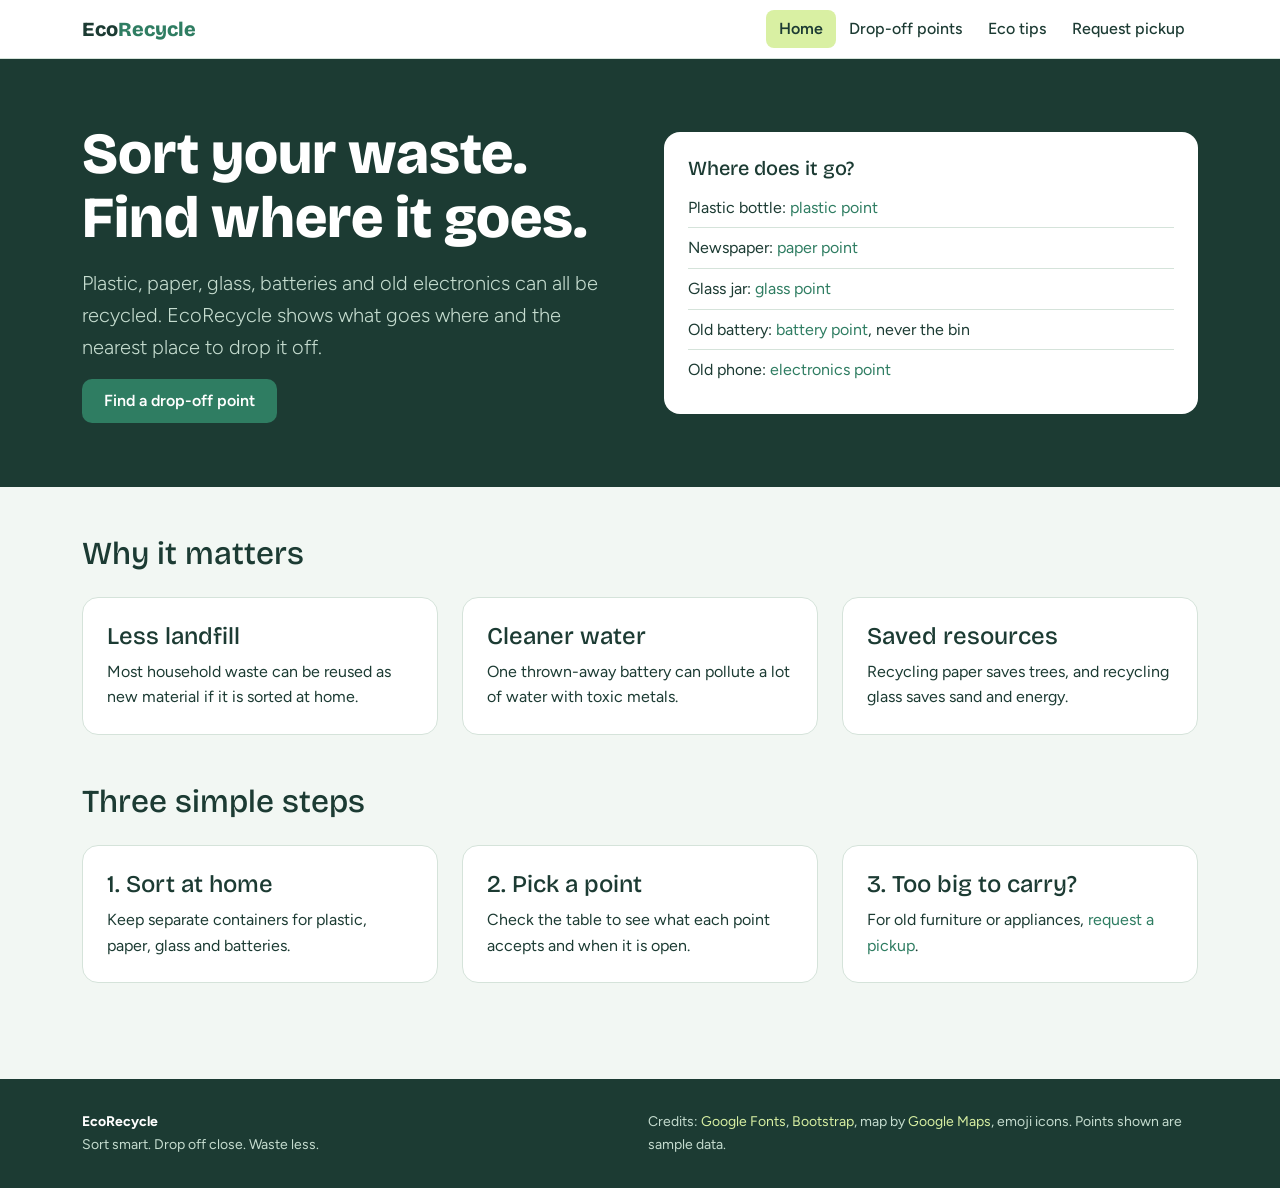
==== index.html @ c3dca3c8 "new structure" ====
<!DOCTYPE html>
<html lang="en">
  <head>
    <meta charset="utf-8">
    <meta name="viewport" content="width=device-width,initial-scale=1">
    <title>Home | EcoRecycle</title>
    <link href="https://fonts.googleapis.com/css2?family=Bricolage+Grotesque:wght@600;800&family=Figtree:wght@400;600&display=swap" rel="stylesheet">
    <link href="https://cdn.jsdelivr.net/npm/bootstrap@5.3.3/dist/css/bootstrap.min.css" rel="stylesheet">
    <link href="ecorecycle/css/style.css" rel="stylesheet">
  </head>
  <body>
    <header>
      <nav class="navbar eco-nav">
        <div class="container flex-wrap">
          <a class="navbar-brand" href="index.html">Eco<span>Recycle</span></a>
          <ul class="nav flex-wrap">
            <li class="nav-item"><a class="nav-link active" href="index.html">Home</a></li>
            <li class="nav-item"><a class="nav-link " href="points.html">Drop-off points</a></li>
            <li class="nav-item"><a class="nav-link " href="tips.html">Eco tips</a></li>
            <li class="nav-item"><a class="nav-link " href="request.html">Request pickup</a></li>
          </ul>
        </div>
      </nav>
    </header>
    <main>
      <section class="hero">
        <div class="container">
          <div class="row align-items-center g-5">
            <div class="col-lg-6">
              <h1>Sort your waste. Find where it goes.</h1>
              <p class="lead mt-3">Plastic, paper, glass, batteries and old electronics can all be recycled. EcoRecycle shows what goes where and the nearest place to drop it off.</p>
              <a class="btn btn-eco" href="points.html">Find a drop-off point</a>
            </div>
            <div class="col-lg-6">
              <div class="panel">
                <h2 class="h5">Where does it go?</h2>
                <ul>
                  <li>Plastic bottle: <a href="points.html">plastic point</a></li>
                  <li>Newspaper: <a href="points.html">paper point</a></li>
                  <li>Glass jar: <a href="points.html">glass point</a></li>
                  <li>Old battery: <a href="points.html">battery point</a>, never the bin</li>
                  <li>Old phone: <a href="points.html">electronics point</a></li>
                </ul>
              </div>
            </div>
          </div>
        </div>
      </section>
      <section class="section">
        <div class="container">
          <h2 class="mb-4">Why it matters</h2>
          <div class="row g-4">
            <div class="col-md-4">
              <div class="box">
                <h3 class="h4">Less landfill</h3>
                <p class="mb-0">Most household waste can be reused as new material if it is sorted at home.</p>
              </div>
            </div>
            <div class="col-md-4">
              <div class="box">
                <h3 class="h4">Cleaner water</h3>
                <p class="mb-0">One thrown-away battery can pollute a lot of water with toxic metals.</p>
              </div>
            </div>
            <div class="col-md-4">
              <div class="box">
                <h3 class="h4">Saved resources</h3>
                <p class="mb-0">Recycling paper saves trees, and recycling glass saves sand and energy.</p>
              </div>
            </div>
          </div>
        </div>
      </section>
      <section class="section pt-0">
        <div class="container">
          <h2 class="mb-4">Three simple steps</h2>
          <div class="row g-4">
            <div class="col-md-4">
              <article class="box">
                <h3 class="h4">1. Sort at home</h3>
                <p class="mb-0">Keep separate containers for plastic, paper, glass and batteries.</p>
              </article>
            </div>
            <div class="col-md-4">
              <article class="box">
                <h3 class="h4">2. Pick a point</h3>
                <p class="mb-0">Check the table to see what each point accepts and when it is open.</p>
              </article>
            </div>
            <div class="col-md-4">
              <article class="box">
                <h3 class="h4">3. Too big to carry?</h3>
                <p class="mb-0">For old furniture or appliances, <a href="request.html">request a pickup</a>.</p>
              </article>
            </div>
          </div>
        </div>
      </section>
    </main>
    <footer>
      <div class="container">
        <div class="row g-3">
          <div class="col-md-6"><b class="text-white">EcoRecycle</b><br>Sort smart. Drop off close. Waste less.</div>
          <div class="col-md-6">Credits: <a href="https://fonts.google.com">Google Fonts</a>, <a href="https://getbootstrap.com">Bootstrap</a>, map by <a href="https://www.google.com/maps">Google Maps</a>, emoji icons. Points shown are sample data.</div>
        </div>
      </div>
    </footer>
  </body>
</html>
---- ecorecycle/css/style.css ----
body {
  font-family: 'Figtree', sans-serif;
  background: #f2f7f3;
  color: #1c3b33;
  line-height: 1.6;
  margin: 0;
}

h1, h2, h3, h4, .navbar-brand {
  font-family: 'Bricolage Grotesque', sans-serif;
}

a {
  color: #2f7d62;
  text-decoration: none;
}

a:hover {
  color: #1c3b33;
}

.eco-nav {
  background: #fff;
  border-bottom: 1px solid #d5e3da;
  padding: 8px 0;
}

.navbar-brand {
  font-weight: 800;
  color: #1c3b33;
  font-size: 20px;
}

.navbar-brand span {
  color: #2f7d62;
}

.eco-nav .nav-link {
  color: #1c3b33;
  padding: 6px 13px;
  border-radius: 8px;
  font-weight: 500;
}

.eco-nav .nav-link:hover {
  background: #f2f7f3;
}

.eco-nav .nav-link.active {
  background: #d9f0a3;
  font-weight: 600;
}

.btn-eco {
  background: #2f7d62;
  color: #fff;
  border-radius: 10px;
  padding: 10px 22px;
  font-weight: 600;
  border: none;
}

.btn-eco:hover {
  background: #1c3b33;
  color: #fff;
}

.hero {
  background: #1c3b33;
  color: #fff;
  padding: 64px 0;
}

.hero h1 {
  font-size: clamp(35px, 5vw, 58px);
  font-weight: 800;
  line-height: 1.1;
}

.hero .lead {
  color: #c5dccf;
}
.panel {
  background: #fff;
  color: #1c3b33;
  border-radius: 16px;
  padding: 24px;
}

.panel ul {
  padding: 0;
  margin: 0;
}

.panel li {
  padding: 7px 0;
  border-bottom: 1px solid #d5e3da;
  list-style: none;
}

.panel li:last-child {
  border: 0;
}

.section {
  padding: 48px 0;
}

.box {
  background: #fff;
  border: 1px solid #d5e3da;
  border-radius: 16px;
  padding: 24px;
  height: 100%;
}

.page-head {
  padding: 48px 0 16px;
}

.page-head h1 {
  font-weight: 800;
}

.map-frame {
  display: none;
  width: 100%;
  height: 380px;
  border: 1px solid #d5e3da;
  border-radius: 16px;
}

#t-all:checked ~ .maps .map-all,
#t-plastic:checked ~ .maps .map-plastic,
#t-paper:checked ~ .maps .map-paper,
#t-glass:checked ~ .maps .map-glass,
#t-battery:checked ~ .maps .map-battery,
#t-tech:checked ~ .maps .map-tech {
  display: block;
}

.table thead {
  background: #1c3b33;
  color: #fff;
}

.tag {
  display: inline-block;
  border-radius: 6px;
  padding: 1px 8px;
  margin: 2px;
  font-size: 13px;
  background: #d9f0a3;
}

.yes { 
  background: #d9f0a3; 
}
.maybe { 
  background: #fff0b8; 
}
.no { 
  background: #fbd0c6; 
}

details {
  background: #fff;
  border: 1px solid #d5e3da;
  border-radius: 13px;
  padding: 13px 18px;
  margin-bottom: 11px;
}

summary {
  font-weight: 600;
  cursor: pointer;
}

.form-control, .form-select {
  border-radius: 10px;
  border: 1px solid #d5e3da;
  padding: 10px;
}

.chip {
  display: inline-block;
  background: #fff;
  border: 1px solid #2f7d62;
  border-radius: 32px;
  padding: 5px 16px;
  margin: 0 6px 10px 0;
  color: #1c3b33;
  cursor: pointer;
  font-size: 14px;
  transition: all 0.2s ease;
}

.chip:hover {
  background: #1c3b33;
  color: #fff;
  border-color: #1c3b33;
}


footer {
  background: #1c3b33;
  color: #c5dccf;
  padding: 32px 0;
  margin-top: 48px;
  font-size: 14px;
}

footer a {
  color: #d9f0a3;
}


@media (max-width: 767px) {
  .hero { padding: 40px 0; }
  .map-frame { height: 280px; }
  .table { font-size: 13px; }
}
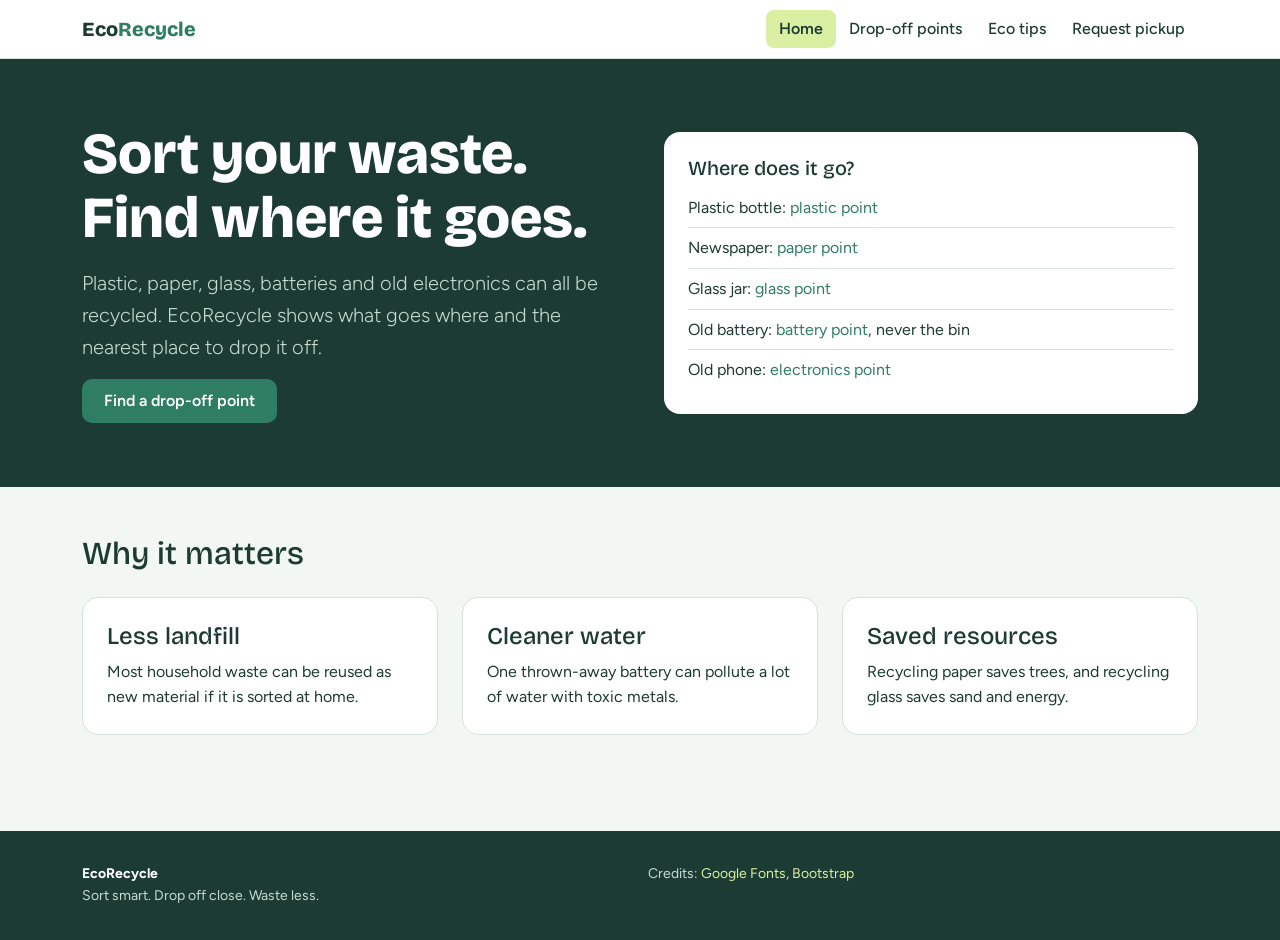
==== commit bdf3fc01: "Fix paths and add tips content" ====
--- a/index.html
+++ b/index.html
@@ -15,9 +15,9 @@
           <a class="navbar-brand" href="index.html">Eco<span>Recycle</span></a>
           <ul class="nav flex-wrap">
             <li class="nav-item"><a class="nav-link active" href="index.html">Home</a></li>
-            <li class="nav-item"><a class="nav-link " href="points.html">Drop-off points</a></li>
-            <li class="nav-item"><a class="nav-link " href="tips.html">Eco tips</a></li>
-            <li class="nav-item"><a class="nav-link " href="request.html">Request pickup</a></li>
+            <li class="nav-item"><a class="nav-link" href="ecorecycle/points.html">Drop-off points</a></li>
+            <li class="nav-item"><a class="nav-link" href="ecorecycle/tips.html">Eco tips</a></li>
+            <li class="nav-item"><a class="nav-link" href="ecorecycle/request.html">Request pickup</a></li>
           </ul>
         </div>
       </nav>
@@ -29,17 +29,17 @@
             <div class="col-lg-6">
               <h1>Sort your waste. Find where it goes.</h1>
               <p class="lead mt-3">Plastic, paper, glass, batteries and old electronics can all be recycled. EcoRecycle shows what goes where and the nearest place to drop it off.</p>
-              <a class="btn btn-eco" href="points.html">Find a drop-off point</a>
+              <a class="btn btn-eco" href="ecorecycle/points.html">Find a drop-off point</a>
             </div>
             <div class="col-lg-6">
               <div class="panel">
                 <h2 class="h5">Where does it go?</h2>
                 <ul>
-                  <li>Plastic bottle: <a href="points.html">plastic point</a></li>
-                  <li>Newspaper: <a href="points.html">paper point</a></li>
-                  <li>Glass jar: <a href="points.html">glass point</a></li>
-                  <li>Old battery: <a href="points.html">battery point</a>, never the bin</li>
-                  <li>Old phone: <a href="points.html">electronics point</a></li>
+                  <li>Plastic bottle: <a href="ecorecycle/points.html">plastic point</a></li>
+                  <li>Newspaper: <a href="ecorecycle/points.html">paper point</a></li>
+                  <li>Glass jar: <a href="ecorecycle/points.html">glass point</a></li>
+                  <li>Old battery: <a href="ecorecycle/points.html">battery point</a>, never the bin</li>
+                  <li>Old phone: <a href="ecorecycle/points.html">electronics point</a></li>
                 </ul>
               </div>
             </div>
@@ -71,37 +71,12 @@
           </div>
         </div>
       </section>
-      <section class="section pt-0">
-        <div class="container">
-          <h2 class="mb-4">Three simple steps</h2>
-          <div class="row g-4">
-            <div class="col-md-4">
-              <article class="box">
-                <h3 class="h4">1. Sort at home</h3>
-                <p class="mb-0">Keep separate containers for plastic, paper, glass and batteries.</p>
-              </article>
-            </div>
-            <div class="col-md-4">
-              <article class="box">
-                <h3 class="h4">2. Pick a point</h3>
-                <p class="mb-0">Check the table to see what each point accepts and when it is open.</p>
-              </article>
-            </div>
-            <div class="col-md-4">
-              <article class="box">
-                <h3 class="h4">3. Too big to carry?</h3>
-                <p class="mb-0">For old furniture or appliances, <a href="request.html">request a pickup</a>.</p>
-              </article>
-            </div>
-          </div>
-        </div>
-      </section>
     </main>
     <footer>
       <div class="container">
         <div class="row g-3">
           <div class="col-md-6"><b class="text-white">EcoRecycle</b><br>Sort smart. Drop off close. Waste less.</div>
-          <div class="col-md-6">Credits: <a href="https://fonts.google.com">Google Fonts</a>, <a href="https://getbootstrap.com">Bootstrap</a>, map by <a href="https://www.google.com/maps">Google Maps</a>, emoji icons. Points shown are sample data.</div>
+          <div class="col-md-6">Credits: <a href="https://fonts.google.com">Google Fonts</a>, <a href="https://getbootstrap.com">Bootstrap</a></div>
         </div>
       </div>
     </footer>
--- a/ecorecycle/css/style.css
+++ b/ecorecycle/css/style.css
@@ -4,53 +4,61 @@
   color: #1c3b33;
   line-height: 1.6;
   margin: 0;
-}
-
+  /* footer әрқашан төменде тұруы үшін */
+  display: flex;
+  flex-direction: column;
+  min-height: 100vh;
+}
+ 
+main {
+  flex: 1;
+}
+ 
 h1, h2, h3, h4, .navbar-brand {
   font-family: 'Bricolage Grotesque', sans-serif;
 }
-
+ 
 a {
   color: #2f7d62;
   text-decoration: none;
 }
-
+ 
 a:hover {
   color: #1c3b33;
 }
-
+ 
 .eco-nav {
   background: #fff;
   border-bottom: 1px solid #d5e3da;
   padding: 8px 0;
 }
-
+ 
 .navbar-brand {
   font-weight: 800;
   color: #1c3b33;
   font-size: 20px;
 }
-
+ 
 .navbar-brand span {
   color: #2f7d62;
 }
-
+ 
 .eco-nav .nav-link {
   color: #1c3b33;
   padding: 6px 13px;
   border-radius: 8px;
   font-weight: 500;
 }
-
+ 
 .eco-nav .nav-link:hover {
   background: #f2f7f3;
 }
-
+ 
 .eco-nav .nav-link.active {
   background: #d9f0a3;
   font-weight: 600;
 }
-
+ 
 .btn-eco {
   background: #2f7d62;
   color: #fff;
@@ -59,24 +67,24 @@
   font-weight: 600;
   border: none;
 }
-
+ 
 .btn-eco:hover {
   background: #1c3b33;
   color: #fff;
 }
-
+ 
 .hero {
   background: #1c3b33;
   color: #fff;
   padding: 64px 0;
 }
-
+ 
 .hero h1 {
   font-size: clamp(35px, 5vw, 58px);
   font-weight: 800;
   line-height: 1.1;
 }
-
+ 
 .hero .lead {
   color: #c5dccf;
 }
@@ -86,26 +94,26 @@
   border-radius: 16px;
   padding: 24px;
 }
-
+ 
 .panel ul {
   padding: 0;
   margin: 0;
 }
-
+ 
 .panel li {
   padding: 7px 0;
   border-bottom: 1px solid #d5e3da;
   list-style: none;
 }
-
+ 
 .panel li:last-child {
   border: 0;
 }
-
+ 
 .section {
   padding: 48px 0;
 }
-
+ 
 .box {
   background: #fff;
   border: 1px solid #d5e3da;
@@ -113,15 +121,15 @@
   padding: 24px;
   height: 100%;
 }
-
+ 
 .page-head {
   padding: 48px 0 16px;
 }
-
+ 
 .page-head h1 {
   font-weight: 800;
 }
-
+ 
 .map-frame {
   display: none;
   width: 100%;
@@ -129,7 +137,7 @@
   border: 1px solid #d5e3da;
   border-radius: 16px;
 }
-
+ 
 #t-all:checked ~ .maps .map-all,
 #t-plastic:checked ~ .maps .map-plastic,
 #t-paper:checked ~ .maps .map-paper,
@@ -138,12 +146,12 @@
 #t-tech:checked ~ .maps .map-tech {
   display: block;
 }
-
+ 
 .table thead {
   background: #1c3b33;
   color: #fff;
 }
-
+ 
 .tag {
   display: inline-block;
   border-radius: 6px;
@@ -152,7 +160,7 @@
   font-size: 13px;
   background: #d9f0a3;
 }
-
+ 
 .yes { 
   background: #d9f0a3; 
 }
@@ -162,7 +170,7 @@
 .no { 
   background: #fbd0c6; 
 }
-
+ 
 details {
   background: #fff;
   border: 1px solid #d5e3da;
@@ -170,18 +178,18 @@
   padding: 13px 18px;
   margin-bottom: 11px;
 }
-
+ 
 summary {
   font-weight: 600;
   cursor: pointer;
 }
-
+ 
 .form-control, .form-select {
   border-radius: 10px;
   border: 1px solid #d5e3da;
   padding: 10px;
 }
-
+ 
 .chip {
   display: inline-block;
   background: #fff;
@@ -194,14 +202,14 @@
   font-size: 14px;
   transition: all 0.2s ease;
 }
-
+ 
 .chip:hover {
   background: #1c3b33;
   color: #fff;
   border-color: #1c3b33;
 }
-
-
+ 
+ 
 footer {
   background: #1c3b33;
   color: #c5dccf;
@@ -209,12 +217,12 @@
   margin-top: 48px;
   font-size: 14px;
 }
-
+ 
 footer a {
   color: #d9f0a3;
 }
-
-
+ 
+ 
 @media (max-width: 767px) {
   .hero { padding: 40px 0; }
   .map-frame { height: 280px; }
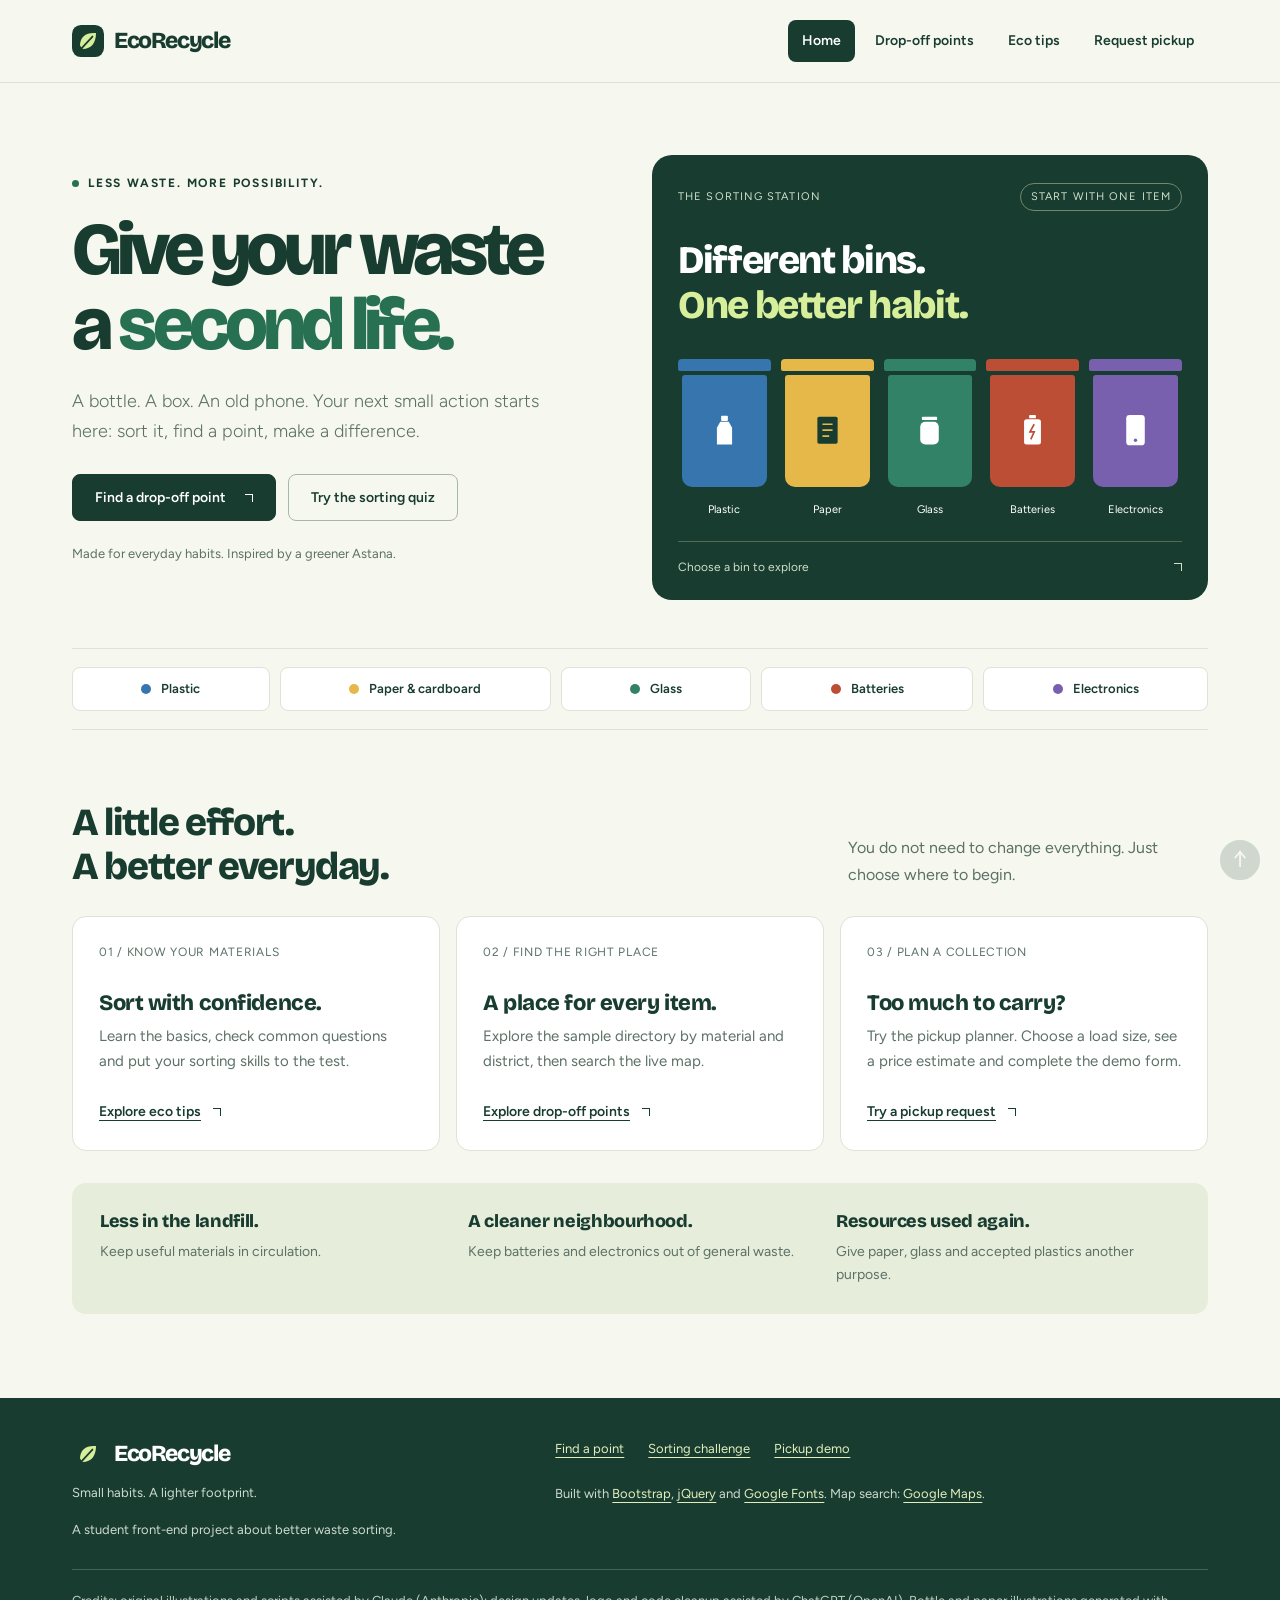
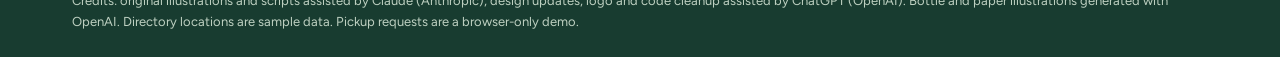
==== commit 08865e01: "Move files to root folder for GitHub Pages" ====
--- a/index.html
+++ b/index.html
@@ -1,84 +1,163 @@
 <!DOCTYPE html>
 <html lang="en">
-  <head>
-    <meta charset="utf-8">
-    <meta name="viewport" content="width=device-width,initial-scale=1">
-    <title>Home | EcoRecycle</title>
-    <link href="https://fonts.googleapis.com/css2?family=Bricolage+Grotesque:wght@600;800&family=Figtree:wght@400;600&display=swap" rel="stylesheet">
-    <link href="https://cdn.jsdelivr.net/npm/bootstrap@5.3.3/dist/css/bootstrap.min.css" rel="stylesheet">
-    <link href="ecorecycle/css/style.css" rel="stylesheet">
-  </head>
-  <body>
-    <header>
-      <nav class="navbar eco-nav">
-        <div class="container flex-wrap">
-          <a class="navbar-brand" href="index.html">Eco<span>Recycle</span></a>
-          <ul class="nav flex-wrap">
-            <li class="nav-item"><a class="nav-link active" href="index.html">Home</a></li>
-            <li class="nav-item"><a class="nav-link" href="ecorecycle/points.html">Drop-off points</a></li>
-            <li class="nav-item"><a class="nav-link" href="ecorecycle/tips.html">Eco tips</a></li>
-            <li class="nav-item"><a class="nav-link" href="ecorecycle/request.html">Request pickup</a></li>
-          </ul>
+<head>
+  <meta charset="utf-8">
+  <meta name="viewport" content="width=device-width, initial-scale=1">
+  <meta name="description" content="EcoRecycle: learn to sort waste, explore collection points and try a pickup request demo.">
+  <title>Home | EcoRecycle</title>
+  <link rel="icon" href="images/logo.svg" type="image/svg+xml">
+  <link rel="preconnect" href="https://fonts.googleapis.com">
+  <link rel="preconnect" href="https://fonts.gstatic.com" crossorigin>
+  <link href="https://fonts.googleapis.com/css2?family=Bricolage+Grotesque:wght@600;800&family=Figtree:wght@400;600;700&display=swap" rel="stylesheet">
+  <link href="https://cdn.jsdelivr.net/npm/bootstrap@5.3.3/dist/css/bootstrap.min.css" rel="stylesheet">
+  <link href="css/style.css" rel="stylesheet">
+</head>
+<body>
+  <a class="skip-link" href="#main">Skip to content</a>
+  <header>
+    <nav class="navbar eco-nav" aria-label="Main navigation">
+      <div class="container flex-wrap">
+        <a class="navbar-brand" href="index.html"><img class="brand-mark" src="images/logo.svg" alt="">EcoRecycle</a>
+        <ul class="nav flex-wrap">
+          <li class="nav-item"><a class="nav-link active" href="index.html" aria-current="page">Home</a></li>
+          <li class="nav-item"><a class="nav-link" href="points.html">Drop-off points</a></li>
+          <li class="nav-item"><a class="nav-link" href="tips.html">Eco tips</a></li>
+          <li class="nav-item"><a class="nav-link" href="request.html">Request pickup</a></li>
+        </ul>
+      </div>
+    </nav>
+  </header>
+  <main id="main" tabindex="-1">
+<section class="hero">
+
+  <div class="margin-art art-plastic" aria-hidden="true">
+    <div class="leaf-sprig"><span></span><span></span><span></span><span></span><span></span></div>
+    <img src="images/recycled-bottle.webp" alt="" width="320" height="360">
+  </div>
+  <div class="margin-art art-paper" aria-hidden="true">
+    <div class="leaf-sprig"><span></span><span></span><span></span><span></span><span></span></div>
+    <img src="images/folded-paper.webp" alt="" width="320" height="300">
+  </div>
+  <div class="container">
+    <div class="row align-items-center g-4">
+      <div class="col-lg-6">
+        <span class="eyebrow">Less waste. More possibility.</span>
+        <h1>Give your waste<br>a <span>second life.</span></h1>
+        <p class="lead">A bottle. A box. An old phone. Your next small action starts here: sort it, find a point, make a difference.</p>
+        <div class="button-row">
+          <a class="btn btn-eco" href="points.html">Find a drop-off point <span class="button-arrow" aria-hidden="true"></span></a>
+          <a class="btn btn-outline-eco" href="tips.html#quiz-title">Try the sorting quiz</a>
         </div>
-      </nav>
-    </header>
-    <main>
-      <section class="hero">
-        <div class="container">
-          <div class="row align-items-center g-5">
-            <div class="col-lg-6">
-              <h1>Sort your waste. Find where it goes.</h1>
-              <p class="lead mt-3">Plastic, paper, glass, batteries and old electronics can all be recycled. EcoRecycle shows what goes where and the nearest place to drop it off.</p>
-              <a class="btn btn-eco" href="ecorecycle/points.html">Find a drop-off point</a>
-            </div>
-            <div class="col-lg-6">
-              <div class="panel">
-                <h2 class="h5">Where does it go?</h2>
-                <ul>
-                  <li>Plastic bottle: <a href="ecorecycle/points.html">plastic point</a></li>
-                  <li>Newspaper: <a href="ecorecycle/points.html">paper point</a></li>
-                  <li>Glass jar: <a href="ecorecycle/points.html">glass point</a></li>
-                  <li>Old battery: <a href="ecorecycle/points.html">battery point</a>, never the bin</li>
-                  <li>Old phone: <a href="ecorecycle/points.html">electronics point</a></li>
-                </ul>
-              </div>
-            </div>
+        <p class="hero-note">Made for everyday habits. Inspired by a greener Astana.</p>
+      </div>
+      <div class="col-lg-6">
+        <div class="bin-scene">
+          <div class="scene-top"><span>The sorting station</span><span class="scene-pill">Start with one item</span></div>
+          <h2 class="scene-title">Different bins.<br><span>One better habit.</span></h2>
+          <div class="hero-bins">
+          <a class="bin bc-plastic" href="points.html#plastic" aria-label="Find plastic drop-off points">
+            <span class="bin-lid"></span>
+            <span class="bin-body"><svg class="bin-icon" viewBox="0 0 32 40" fill="#ffffff" aria-hidden="true"><rect x="12" y="2" width="8" height="6" rx="1"/><path d="M11 9h10l4 7v20H7V16z"/></svg></span>
+            <span class="bin-label">Plastic</span>
+          </a>
+          <a class="bin bc-paper" href="points.html#paper" aria-label="Find paper drop-off points">
+            <span class="bin-lid"></span>
+            <span class="bin-body"><svg class="bin-icon" viewBox="0 0 32 40" fill="#183c30" aria-hidden="true"><rect x="4" y="3" width="24" height="32" rx="2"/><path d="M10 12h12M10 19h12M10 26h8" stroke="#e6b84a" stroke-width="2"/></svg></span>
+            <span class="bin-label">Paper</span>
+          </a>
+          <a class="bin bc-glass" href="points.html#glass" aria-label="Find glass drop-off points">
+            <span class="bin-lid"></span>
+            <span class="bin-body"><svg class="bin-icon" viewBox="0 0 32 40" fill="#ffffff" aria-hidden="true"><rect x="7" y="3" width="18" height="4" rx="1"/><rect x="5" y="9" width="22" height="27" rx="6"/></svg></span>
+            <span class="bin-label">Glass</span>
+          </a>
+          <a class="bin bc-battery" href="points.html#battery" aria-label="Find batteries drop-off points">
+            <span class="bin-lid"></span>
+            <span class="bin-body"><svg class="bin-icon" viewBox="0 0 32 40" fill="#ffffff" aria-hidden="true"><rect x="12" y="1" width="8" height="4" rx="1"/><rect x="6" y="6" width="20" height="30" rx="3"/><path d="M18 12l-5 9h5l-4 9" fill="none" stroke="#bc4e36" stroke-width="2"/></svg></span>
+            <span class="bin-label">Batteries</span>
+          </a>
+          <a class="bin bc-tech" href="points.html#tech" aria-label="Find electronics drop-off points">
+            <span class="bin-lid"></span>
+            <span class="bin-body"><svg class="bin-icon" viewBox="0 0 32 40" fill="#ffffff" aria-hidden="true"><rect x="5" y="1" width="22" height="36" rx="4"/><circle cx="16" cy="31" r="2" fill="#7960ae"/></svg></span>
+            <span class="bin-label">Electronics</span>
+          </a>
+
           </div>
-        </div>
-      </section>
-      <section class="section">
-        <div class="container">
-          <h2 class="mb-4">Why it matters</h2>
-          <div class="row g-4">
-            <div class="col-md-4">
-              <div class="box">
-                <h3 class="h4">Less landfill</h3>
-                <p class="mb-0">Most household waste can be reused as new material if it is sorted at home.</p>
-              </div>
-            </div>
-            <div class="col-md-4">
-              <div class="box">
-                <h3 class="h4">Cleaner water</h3>
-                <p class="mb-0">One thrown-away battery can pollute a lot of water with toxic metals.</p>
-              </div>
-            </div>
-            <div class="col-md-4">
-              <div class="box">
-                <h3 class="h4">Saved resources</h3>
-                <p class="mb-0">Recycling paper saves trees, and recycling glass saves sand and energy.</p>
-              </div>
-            </div>
-          </div>
-        </div>
-      </section>
-    </main>
-    <footer>
-      <div class="container">
-        <div class="row g-3">
-          <div class="col-md-6"><b class="text-white">EcoRecycle</b><br>Sort smart. Drop off close. Waste less.</div>
-          <div class="col-md-6">Credits: <a href="https://fonts.google.com">Google Fonts</a>, <a href="https://getbootstrap.com">Bootstrap</a></div>
+          <p class="scene-foot"><span>Choose a bin to explore</span><span aria-hidden="true"></span></p>
         </div>
       </div>
-    </footer>
-  </body>
+    </div>
+  </div>
+</section>
+<div class="container">
+  <nav class="material-strip" aria-label="Find drop-off points by material">
+    <a class="material-link bc-plastic" href="points.html#plastic">Plastic</a>
+    <a class="material-link bc-paper" href="points.html#paper">Paper &amp; cardboard</a>
+    <a class="material-link bc-glass" href="points.html#glass">Glass</a>
+    <a class="material-link bc-battery" href="points.html#battery">Batteries</a>
+    <a class="material-link bc-tech" href="points.html#tech">Electronics</a>
+  </nav>
+</div>
+<section class="section">
+  <div class="container">
+    <div class="section-heading">
+      <h2>A little effort.<br>A better everyday.</h2>
+      <p>You do not need to change everything. Just choose where to begin.</p>
+    </div>
+    <div class="row g-3">
+      <div class="col-md-4"><article class="box feature-card">
+        <span class="step-number">01 / KNOW YOUR MATERIALS</span>
+        <h3>Sort with confidence.</h3>
+        <p>Learn the basics, check common questions and put your sorting skills to the test.</p>
+        <a class="text-link" href="tips.html">Explore eco tips</a>
+      </article></div>
+      <div class="col-md-4"><article class="box feature-card">
+        <span class="step-number">02 / FIND THE RIGHT PLACE</span>
+        <h3>A place for every item.</h3>
+        <p>Explore the sample directory by material and district, then search the live map.</p>
+        <a class="text-link" href="points.html">Explore drop-off points</a>
+      </article></div>
+      <div class="col-md-4"><article class="box feature-card">
+        <span class="step-number">03 / PLAN A COLLECTION</span>
+        <h3>Too much to carry?</h3>
+        <p>Try the pickup planner. Choose a load size, see a price estimate and complete the demo form.</p>
+        <a class="text-link" href="request.html">Try a pickup request</a>
+      </article></div>
+    </div>
+    <div class="impact-band">
+      <div class="row g-4">
+        <div class="col-md-4"><h3>Less in the landfill.</h3><p>Keep useful materials in circulation.</p></div>
+        <div class="col-md-4"><h3>A cleaner neighbourhood.</h3><p>Keep batteries and electronics out of general waste.</p></div>
+        <div class="col-md-4"><h3>Resources used again.</h3><p>Give paper, glass and accepted plastics another purpose.</p></div>
+      </div>
+    </div>
+  </div>
+</section>
+  </main>
+  <footer>
+    <div class="container">
+      <div class="row g-4">
+        <div class="col-md-5">
+          <a class="navbar-brand" href="index.html"><img class="brand-mark" src="images/logo.svg" alt="">EcoRecycle</a>
+          <p>Small habits. A lighter footprint.</p>
+          <p class="mb-0">A student front-end project about better waste sorting.</p>
+        </div>
+        <div class="col-md-7">
+          <nav class="footer-links" aria-label="Footer navigation">
+            <a href="points.html">Find a point</a>
+            <a href="tips.html#quiz-title">Sorting challenge</a>
+            <a href="request.html">Pickup demo</a>
+          </nav>
+          <div>Built with <a href="https://getbootstrap.com/">Bootstrap</a>, <a href="https://jquery.com/">jQuery</a> and <a href="https://fonts.google.com/">Google Fonts</a>. Map search: <a href="https://www.google.com/maps">Google Maps</a>.</div>
+        </div>
+      </div>
+      <div class="footer-bottom">
+        Credits: original illustrations and scripts assisted by Claude (Anthropic); design updates, logo and code cleanup assisted by ChatGPT (OpenAI). Bottle and paper illustrations generated with OpenAI. Directory locations are sample data. Pickup requests are a browser-only demo.
+      </div>
+    </div>
+  </footer>
+  <button type="button" class="to-top" aria-label="Back to top">↑</button>
+  <script src="https://cdn.jsdelivr.net/npm/jquery@3.7.1/dist/jquery.min.js"></script>
+  <script src="js/main.js"></script>
+
+</body>
 </html>
--- a/css/style.css
+++ b/css/style.css
@@ -0,0 +1,1026 @@
+
+:root {
+  --ink: #183c30;
+  --green: #277052;
+  --lime: #d7ee9b;
+  --cream: #f6f7ef;
+  --muted: #5c7166;
+  --line: #dce3d8;
+  --plastic: #3675ae;
+  --paper: #e6b84a;
+  --glass: #328267;
+  --battery: #bc4e36;
+  --tech: #7960ae;
+  --trash: #64746d;
+}
+* { box-sizing: border-box; }
+[hidden] { display: none !important; }
+body {
+  margin: 0;
+  min-height: 100vh;
+  display: flex;
+  flex-direction: column;
+  background: var(--cream);
+  color: var(--ink);
+  font-family: 'Figtree', sans-serif;
+  line-height: 1.65;
+}
+main { flex: 1; }
+h1, h2, h3, h4, .navbar-brand, .large-number {
+  font-family: 'Bricolage Grotesque', sans-serif;
+  line-height: 1.15;
+}
+h1, h2, h3, h4 { font-weight: 800; }
+h2 { 
+  font-size: clamp(28px, 3vw, 40px); 
+  letter-spacing: -.035em;
+ }
+h3 { 
+  font-size: 22px; 
+  letter-spacing: -.02em; 
+}
+p { 
+  margin: 0 0 16px; 
+}
+a { 
+  color: var(--green); 
+  text-underline-offset: 4px; 
+}
+a:hover { 
+  color: var(--ink); 
+}
+button, input, select { 
+  font: inherit; 
+}
+button, a, input, select { 
+  -webkit-tap-highlight-color: transparent; 
+}
+:focus-visible { 
+  outline: 3px solid var(--green); 
+  outline-offset: 4px; 
+}
+::selection { 
+  background: var(--lime); 
+  color: var(--ink); 
+}
+.container { 
+  max-width: 1160px; 
+}
+.muted { 
+  color: var(--muted); 
+}
+.eyebrow { 
+  display: block; 
+  margin-bottom: 18px; 
+  font-size: 12px; 
+  letter-spacing: .15em; 
+  font-weight: 700; 
+  text-transform: uppercase; 
+}
+.eyebrow::before {
+   content: ''; display: inline-block;
+    width: 7px; height: 7px; 
+    background: var(--green); 
+    border-radius: 50%; 
+    margin-right: 9px; 
+  }
+.skip-link { 
+  position: absolute; 
+  left: 16px; top: -70px; 
+  padding: 10px 16px; 
+  background: var(--ink); 
+  color: white; 
+  z-index: 2000; 
+}
+.skip-link:focus { 
+  top: 12px; 
+  color: white; 
+}
+
+
+.eco-nav { 
+  background: var(--cream); 
+  border-bottom: 1px solid var(--line); 
+  padding: 20px 0; }
+.navbar-brand { 
+  display: flex; 
+  align-items: center; 
+  gap: 10px; color: var(--ink); 
+  font-size: 23px; font-weight: 800; 
+  letter-spacing: -.06em; 
+  margin-right: 24px; 
+}
+.navbar-brand:hover { 
+  color: var(--ink); 
+}
+.brand-mark { 
+  width: 32px; 
+  height: 32px; 
+}
+.eco-nav .nav { 
+  gap: 6px; 
+}
+.eco-nav .nav-link { 
+  color: var(--ink); 
+  font-size: 14px; 
+  font-weight: 600; 
+  padding: 9px 14px; 
+  border-radius: 8px; 
+  transition: background .2s; 
+}
+.eco-nav .nav-link:hover { 
+  background: #e8ecdf; 
+}
+.eco-nav .nav-link.active { 
+  background: var(--ink); 
+  color: white; 
+}
+.btn { 
+  padding: 12px 22px; 
+  border-radius: 8px; 
+  font-weight: 600; 
+  font-size: 14px; 
+  transition: background .2s, transform .2s; 
+}
+.btn:hover { 
+  transform: translateY(-2px); 
+}
+.btn-eco { 
+  background: var(--ink); 
+  color: white; 
+  border: 1px solid var(--ink); 
+}
+.btn-eco:hover, .btn-eco:focus-visible { 
+  background: var(--green); 
+  color: white; 
+  border-color: var(--green); 
+}
+.btn-outline-eco { 
+  border: 1px solid #a8b7a8; 
+  background: transparent; 
+  color: var(--ink); 
+}
+.btn-outline-eco:hover { 
+  background: #e8ecdf; 
+  border-color: var(--ink); 
+}
+.btn-lime { 
+  background: var(--lime); 
+  color: var(--ink); 
+  border-color: var(--lime); 
+}
+.btn-lime:hover { 
+  background: #e7f6c4; 
+  color: var(--ink); 
+}
+.button-row { 
+  display: flex; 
+  flex-wrap: wrap; 
+  gap: 12px; 
+}
+.button-arrow {
+   margin-left: 16px; 
+  }
+.button-arrow::after, .text-link::after, .scene-foot span:last-child::after {
+  content: '';
+  display: inline-block;
+  width: 8px;
+  height: 8px;
+  border-top: 1.5px solid currentColor;
+  border-right: 1.5px solid currentColor;
+}
+.text-link::after { 
+  margin-left: 12px; 
+}
+footer { 
+  margin-top: 84px; 
+  padding: 40px 0 24px; 
+  background: var(--ink); 
+  color: #cedbd0; 
+  font-size: 13px; 
+}
+footer .navbar-brand { 
+  color: white; 
+  margin: 0 0 12px; 
+}
+footer a { 
+  color: #e3efbd; 
+}
+footer a:hover { 
+  color: white; 
+}
+footer a:focus-visible { 
+  outline-color: var(--lime); 
+}
+.footer-links { 
+  display: flex; 
+  flex-wrap: wrap; 
+  gap: 12px 24px; 
+  margin-bottom: 24px; 
+}
+.footer-bottom { 
+  padding-top: 20px; 
+  margin-top: 28px; 
+  border-top: 1px solid #476355; 
+  color: #bed0c1; 
+}
+.to-top { 
+  position: fixed; 
+  right: 18px; 
+  bottom: 18px; 
+  display: none; 
+  width: 44px; 
+  height: 44px; 
+  border: 2px solid var(--cream); 
+  border-radius: 50%; 
+  background: var(--ink); 
+  color: white; 
+  font-size: 23px; 
+  z-index: 100; 
+}
+.to-top:hover { 
+  background: var(--green); 
+}
+
+.hero { 
+  position: relative; 
+  padding: 72px 0 48px; 
+}
+
+.margin-art { 
+  display: none; 
+}
+@media (min-width: 1440px) {
+  .margin-art {
+    position: absolute;
+    display: block;
+    width: min(230px, calc((100% - 1160px) / 2 - 32px));
+    aspect-ratio: 1 / 1.1;
+    pointer-events: none;
+  }
+  .art-plastic {
+    left: calc((100% - 1160px) / 4);
+    top: 18%;
+    transform: translateX(-50%);
+    --wash: #deebe7;
+  }
+  .art-paper {
+    right: calc((100% - 1160px) / 4);
+    bottom: 0;
+    transform: translateX(50%);
+    --wash: #efe7d0;
+  }
+  .margin-art::before {
+    content: '';
+    position: absolute;
+    width: 72%;
+    aspect-ratio: 1;
+    left: 12%;
+    top: 24%;
+    border-radius: 50%;
+    background: var(--wash);
+  }
+  .margin-art img {
+    position: absolute;
+    top: 13%;
+    left: 16%;
+    width: 78%;
+    height: 80%;
+    object-fit: contain;
+  }
+  .art-paper img { 
+    left: 0; top: 26%; 
+    width: 93%; 
+    height: 65%; }
+  .leaf-sprig {
+    position: absolute;
+    left: 21%;
+    top: 9%;
+    width: 1px;
+    height: 51%;
+    display: flex;
+    flex-direction: column;
+    justify-content: space-evenly;
+    background: #a7bcac;
+    transform: rotate(-29deg);
+  }
+  .art-paper .leaf-sprig { 
+    left: 79%; 
+    top: 13%; 
+    transform: rotate(27deg); 
+  }
+  .leaf-sprig span {
+    width: clamp(17px, 1.8vw, 35px);
+    aspect-ratio: 2.3;
+    border: 1px solid #acbdac;
+    border-radius: 100% 0 100% 0;
+    background: #e8eedf;
+    transform-origin: left bottom;
+  }
+  .leaf-sprig span:nth-child(even) { 
+    transform: scaleX(-1); 
+  }
+  .leaf-sprig span:first-child { 
+    transform: scale(.65); 
+  }
+}
+.hero h1 { 
+  font-size: clamp(43px, 5.8vw, 76px); 
+  letter-spacing: -.065em; 
+  line-height: 1.02; 
+  margin-bottom: 24px; 
+}
+.hero h1 span { 
+  color: var(--green); 
+}
+.hero .lead { 
+  max-width: 43ch; 
+  font-size: 18px; 
+  color: var(--muted); 
+  margin-bottom: 28px; 
+}
+.hero-note { 
+  margin-top: 22px; 
+  color: var(--muted); 
+  font-size: 13px; 
+}
+.bin-scene { 
+  background: var(--ink); 
+  color: white; 
+  padding: 28px 26px 22px; 
+  border-radius: 20px; 
+  position: relative; }
+.scene-top { 
+  display: flex; 
+  justify-content: space-between; 
+  gap: 12px; 
+  align-items: center; 
+  font-size: 11px; 
+  letter-spacing: .1em; 
+  text-transform: uppercase; 
+  color: #cfdfc9; 
+}
+.scene-pill { 
+  border: 1px solid #70896e; 
+  padding: 4px 10px; 
+  border-radius: 20px;
+  white-space: nowrap; }
+.scene-title { 
+  font-size: clamp(28px, 3.1vw, 39px); 
+  margin: 28px 0 30px; 
+  letter-spacing: -.035em; 
+}
+.scene-title span { 
+  color: var(--lime); 
+}
+.hero-bins { 
+  display: grid; 
+  grid-template-columns: repeat(5, 1fr); 
+  gap: 10px; align-items: end; 
+}
+.bin { 
+  display: block; 
+  text-align: center; 
+  color: white; 
+  text-decoration: none; 
+  --bin-color: var(--plastic); 
+}
+.bin:hover { 
+  color: white; 
+}
+.bin:focus-visible { 
+  outline-color: var(--lime); 
+  border-radius: 6px; 
+}
+.bin-lid { 
+  height: 12px; 
+  border-radius: 4px 4px 2px 2px; 
+  background: var(--bin-color); 
+  display: block; 
+  margin-bottom: 4px; 
+  transform-origin: left bottom; 
+  transition: transform .25s; 
+}
+.bin:hover .bin-lid, .bin:focus-visible .bin-lid { transform: rotate(-12deg) translateY(-3px); }
+.bin-body { display: flex; height: 112px; margin: 0 4px; align-items: center; justify-content: center; border-radius: 3px 3px 10px 10px; background: var(--bin-color); }
+.bin-icon { width: 27px; height: 36px; }
+.bin-label { display: block; margin-top: 14px; font-size: 11px; }
+.scene-foot { border-top: 1px solid #526a56; padding-top: 16px; margin: 22px 0 0; font-size: 12px; color: #cfdfc9; display: flex; justify-content: space-between; }
+.material-strip {
+  display: flex;
+  flex-wrap: wrap;
+  gap: 10px;
+  padding: 18px 0;
+  border-block: 1px solid var(--line);
+}
+.material-link {
+  display: inline-flex;
+  flex: 1 1 auto;
+  justify-content: center;
+  align-items: center;
+  gap: 10px;
+  min-height: 44px;
+  padding: 8px 14px;
+  border: 1px solid var(--line);
+  border-radius: 8px;
+  background: #fff;
+  color: var(--ink);
+  font-size: 13px;
+  font-weight: 600;
+  text-decoration: none;
+  transition: background .2s, border-color .2s;
+}
+.material-link::before {
+  content: '';
+  width: 10px;
+  height: 10px;
+  border-radius: 50%;
+  background: var(--bin-color);
+}
+.material-link:hover, .material-link:focus-visible {
+  background: color-mix(in srgb, var(--bin-color) 10%, white);
+  border-color: var(--bin-color);
+  color: var(--ink);
+}
+.section {
+   padding-top: 70px; 
+  }
+.section-heading { 
+  display: flex; 
+  flex-wrap: wrap; 
+  align-items: end; 
+  justify-content: space-between; 
+  gap: 16px; 
+  margin-bottom: 28px; 
+}
+.section-heading h2 { 
+  margin: 0; 
+}
+.section-heading p { 
+  max-width: 36ch; 
+  margin: 0; 
+  color: var(--muted); 
+}
+.box { 
+  background: #fff; 
+  border: 1px solid var(--line); 
+  border-radius: 14px; 
+  padding: 26px; 
+  height: 100%; 
+}
+.feature-card { 
+  position: relative; 
+  transition: transform .2s, border-color .2s; 
+}
+.feature-card:hover { 
+  transform: translateY(-4px); 
+  border-color: #8fa88b; 
+}
+.step-number { 
+  display: block; 
+  font-size: 12px; 
+  color: var(--muted);
+  margin-bottom: 28px; 
+  letter-spacing: .06em; 
+}
+.feature-card p { 
+  color: var(--muted); 
+  font-size: 15px; 
+  margin-bottom: 24px; 
+}
+.text-link { 
+  color: var(--ink); 
+  font-weight: 600; 
+  font-size: 14px; 
+}
+.impact-band { 
+  background: #e7eddb; 
+  border-radius: 14px; 
+  margin-top: 32px; 
+  padding: 28px; 
+}
+.impact-band p { 
+  font-size: 14px; 
+  color: var(--muted); 
+  margin: 8px 0 0; 
+}
+.impact-band h3 { 
+  font-size: 18px; 
+  margin: 0; 
+}
+
+
+.page-head { 
+  padding: 52px 0 32px; 
+}
+.page-head h1 { 
+  font-size: clamp(38px, 5vw, 60px); 
+  letter-spacing: -.055em; 
+  margin-bottom: 16px; 
+}
+.page-head .lead {
+  font-size: 18px; 
+  max-width: 58ch; 
+  color: var(--muted); 
+  margin: 0; 
+}
+.demo-note { 
+  font-size: 13px;
+  color: #5b614b; 
+  background: #eef0df; 
+  border-left: 3px solid #a3af72; 
+  padding: 12px 16px; 
+  margin-bottom: 24px; 
+  border-radius: 0 8px 8px 0; 
+}
+.filter-box { 
+  padding: 24px; 
+  background: white; 
+  border: 1px solid var(--line); 
+  border-radius: 14px; 
+  margin-bottom: 20px; 
+}
+.chip { 
+  background: white; 
+  color: var(--ink); 
+  border: 1px solid #cbd7c7; 
+  border-radius: 24px; 
+  padding: 7px 15px; 
+  font-size: 13px; 
+  font-weight: 600; 
+  cursor: pointer; 
+  transition: background .2s;
+ }
+.chip:hover { 
+  background: #eef3e5; 
+}
+.chip.active { 
+  background: var(--ink); 
+  color: white; 
+  border-color: var(--ink); 
+}
+.chip-dot { 
+  width: 8px; 
+  height: 8px; 
+  display: inline-block; 
+  margin-right: 7px; 
+  border-radius: 50%; 
+  background: var(--bin-color, #88978b); 
+}
+#chips { 
+  display: flex; 
+  flex-wrap: wrap; 
+  gap: 8px; 
+}
+.result-row { 
+  display: flex; 
+  justify-content: space-between; 
+  flex-wrap: wrap; 
+  gap: 12px; 
+  align-items: center; 
+  margin: 22px 0; 
+}
+.result-row p { 
+  margin: 0; 
+  font-size: 13px; 
+  color: var(--muted); 
+}
+.text-button { 
+  border: 0; 
+  padding: 0; 
+  background: transparent; 
+  color: var(--ink); 
+  font-size: 13px; 
+  text-decoration: underline; 
+  text-underline-offset: 4px; 
+}
+.point-card { 
+  display: flex; 
+  flex-direction: column; 
+  border-top: 4px solid var(--bin-color); 
+  transition: transform .2s, box-shadow .2s; 
+}
+.point-card:hover { 
+  transform: translateY(-3px); 
+  box-shadow: 0 12px 24px #183c300c; 
+}
+.point-card h3 { 
+  font-size: 21px; 
+  margin: 18px 0 12px; 
+}
+.point-top { 
+  display: flex; 
+  justify-content: space-between; 
+  color: var(--muted); 
+  font-size: 12px; 
+}
+.point-meta { 
+  font-size: 14px; 
+  color: var(--muted); 
+  margin-bottom: 8px; 
+}
+.point-bottom { 
+  margin-top: auto; 
+  border-top: 1px solid var(--line); 
+  padding-top: 16px; 
+}
+.tag { 
+  display: inline-block; 
+  background: #edf2e7; 
+  border-radius: 5px; 
+  padding: 3px 8px; 
+  font-size: 11px; 
+  color: var(--ink); 
+  margin: 0 4px 7px 0; 
+  font-weight: 600; 
+}
+.empty-state { 
+  background: white;
+  border: 1px dashed #a8b7a8; 
+  border-radius: 14px; 
+  padding: 40px 20px; 
+  text-align: center; 
+}
+.empty-state p { 
+  color: var(--muted); 
+}
+.map-frame {
+  width: 100%; 
+  height: 340px; 
+  border: 1px solid var(--line); 
+  border-radius: 14px; 
+  display: block; 
+  background: #e7eddb; 
+}
+.bc-plastic, .c-plastic, .b-plastic { 
+  --bin-color: var(--plastic); 
+}
+.bc-paper, .c-paper, .b-paper { 
+  --bin-color: var(--paper); 
+}
+.bc-glass, .c-glass, .b-glass { 
+  --bin-color: var(--glass); 
+}
+.bc-battery, .c-battery, .b-battery { 
+  --bin-color: var(--battery); 
+}
+.bc-tech, .c-tech, .b-tech { 
+  --bin-color: var(--tech); 
+}
+.bc-trash, .b-trash { 
+  --bin-color: var(--trash); 
+}
+
+
+.material-card { 
+  border-top: 4px solid var(--bin-color); 
+}
+.material-card p {
+   margin: 0; 
+   font-size: 14px; 
+   color: var(--muted); 
+  }
+.quiz { 
+  background: #e7eddb; 
+  border: 1px solid #d8e0c7; 
+  padding: 32px; 
+}
+.quiz-header { 
+  display: flex; 
+  flex-wrap: wrap; 
+  justify-content: space-between; 
+  gap: 16px; 
+}
+.quiz-header h2 { 
+  font-size: 32px; 
+}
+.score-pill { 
+  background: var(--ink); 
+  color: white; 
+  padding: 9px 16px; 
+  border-radius: 24px; 
+  font-size: 13px; 
+  align-self: start; 
+}
+.quiz-progress { 
+  height: 6px; 
+  background: #cdd9be; 
+  border-radius: 10px; 
+  overflow: hidden; 
+  margin: 18px 0 24px; 
+}
+.quiz-progress div { 
+  height: 100%; 
+  background: var(--green); 
+  width: 0; 
+  transition: width .3s;
+}
+.quiz-item { 
+  font-family: 'Bricolage Grotesque', sans-serif; 
+  font-size: clamp(27px, 4vw, 40px); 
+  line-height: 1.2; 
+  font-weight: 800; 
+  margin: 18px 0 24px; 
+  letter-spacing: -.03em; 
+}
+.bin-btn { 
+  border: 1px solid #bccbb0; 
+  border-bottom: 4px solid var(--bin-color); 
+  border-radius: 8px; padding: 12px 16px; 
+  background: white; color: var(--ink); 
+  font-size: 14px; font-weight: 600; 
+  cursor: pointer; 
+  transition: transform .2s, background .2s; 
+}
+.bin-btn:hover:not(:disabled) { 
+  transform: translateY(-3px);
+  background: #f6f9ef; 
+}
+.bin-btn.correct { 
+  background: var(--green); 
+  color: white; 
+  border-color: var(--green); 
+}
+.bin-btn.wrong { 
+  background: #fbe3db; 
+  border-color: #a13424; 
+  color: #8d2c1e; 
+}
+.bin-btn:disabled { 
+  cursor: default; 
+}
+.quiz-fb { 
+  min-height: 28px; 
+  margin: 20px 0 16px; 
+  font-size: 15px; 
+}
+.quiz-fb.ok { 
+  color: #205e3d; 
+}
+.quiz-fb.bad { 
+  color: #8d2c1e; 
+}
+.table-wrap { 
+  border: 1px solid var(--line); 
+  border-radius: 12px; 
+  overflow: hidden; 
+}
+.table { 
+  --bs-table-bg: white; 
+  --bs-table-color: var(--ink); 
+  --bs-table-border-color: var(--line); 
+  margin: 0; 
+  font-size: 14px; 
+}
+.table > :not(caption) > * > * { 
+  padding: 16px 18px; 
+}
+.table thead { 
+  --bs-table-bg: var(--ink); 
+  --bs-table-color: white; 
+}
+.table caption { 
+  padding: 14px 18px; 
+  color: var(--muted); 
+  font-size: 12px; 
+}
+.table .yes { 
+  --bs-table-bg: #eff5e7; 
+}
+.table .maybe { 
+  --bs-table-bg: #faf3df; 
+}
+.table .no { 
+  --bs-table-bg: #f5e8e2;
+ }
+.acc-item { 
+  border-bottom: 1px solid #cdd8c8; }
+
+.acc-q { 
+  width: 100%; 
+  border: 0; 
+  padding: 22px 0; 
+  display: flex; 
+  justify-content: space-between; 
+  gap: 16px; text-align: left; 
+  background: transparent; 
+  color: var(--ink); 
+  font-family: 'Figtree', sans-serif; 
+  font-size: 16px; 
+  font-weight: 600; 
+  cursor: pointer; 
+}
+.acc-q:hover { 
+  color: var(--green); 
+}
+.acc-q::after { 
+  content: '+'; 
+  font-size: 24px; 
+  font-weight: 400; 
+  line-height: 1; 
+  transition: transform .2s; 
+}
+.acc-q[
+  aria-expanded='true']::after { 
+    transform: rotate(45deg); 
+  }
+.acc-a { 
+  display: none; 
+  padding: 0 36px 22px 0; 
+  color: var(--muted); 
+  font-size: 15px; 
+}
+
+
+.eco-form-box { 
+  padding: 32px; 
+}
+.form-section-title { 
+  font-size: 18px; 
+  margin: 0 0 18px; 
+}
+.form-divider { 
+  border: 0; 
+  border-top: 1px solid var(--line); 
+  margin: 28px 0; opacity: 1; 
+}
+.form-label { 
+  font-size: 13px; 
+  color: var(--ink); 
+  font-weight: 600; 
+  margin-bottom: 7px; 
+}
+.form-control, .form-select { 
+  border: 1px solid #c4d0bf; 
+  border-radius: 8px; 
+  padding: 11px 13px; 
+  color: var(--ink); 
+  background-color: #fcfdf9; 
+  font-size: 14px; 
+}
+.form-control::placeholder { 
+  color: #7a8576; 
+}
+.form-control:focus, .form-select:focus { 
+  border-color: var(--green); 
+  box-shadow: 0 0 0 3px #27705224; 
+  background-color: white; 
+}
+.form-check-input:checked { 
+  background-color: var(--green); 
+  border-color: var(--green); 
+}
+.form-check-input:focus { 
+  border-color: var(--green); 
+  box-shadow: 0 0 0 3px #27705224;
+ }
+.form-check-label { 
+  font-size: 14px; 
+}
+.form-hint { 
+  font-size: 12px; 
+  color: var(--muted); 
+  margin-top: 6px; 
+}
+.choice-row { 
+  display: flex; 
+  flex-wrap: wrap;
+   gap: 12px; 
+  }
+
+.choice-card { 
+  flex: 1;
+   min-width: 120px;
+    padding: 13px 16px; 
+    border: 1px solid #c4d0bf; 
+    border-radius: 8px; 
+    background: #fcfdf9; 
+  }
+.choice-card .form-check {
+   margin: 0; 
+  }
+.choice-card small {
+   display: block; 
+   color: var(--muted); 
+   font-size: 12px; 
+  }
+.error-message { 
+  color: #a13424;
+   font-size: 12px;
+    margin-top: 6px;
+   }
+.error-message:empty { 
+  display: none;
+ }
+.form-control.is-invalid, .form-select.is-invalid 
+{
+   border-color: #a13424;
+   }
+.estimate {
+   background: var(--ink);
+    color: white; 
+    padding: 25px;
+     border-radius: 12px; 
+    }
+.estimate p { 
+  color: #cedbd0;
+   font-size: 13px; 
+   margin-bottom: 8px;
+   }
+.estimate .price {
+   font-size: 36px; 
+   font-family: 'Bricolage Grotesque', sans-serif; 
+   font-weight: 800;
+    letter-spacing: -.04em; line-height: 1.1; 
+  }
+.estimate .currency {
+   font-size: 14px; 
+   color: var(--lime); }
+.estimate small { 
+  display: block; 
+  margin-top: 15px; 
+  padding-top: 15px; 
+  border-top: 1px solid #526a56; 
+  color: #cedbd0; 
+  font-size: 12px; }
+.aside-title { 
+  font-size: 20px; 
+  margin: 28px 0 16px; 
+}
+.pickup-steps { 
+  list-style: none;
+   margin: 0; padding: 0; 
+   counter-reset: pickup; 
+  }
+.pickup-steps li { 
+  counter-increment: pickup; 
+  font-size: 14px; color: var(--muted);
+   margin-bottom: 18px; display: flex; 
+   gap: 12px; 
+  }
+.pickup-steps li::before {
+   content: counter(pickup); 
+   display: inline-flex; 
+   align-items: center; 
+   justify-content: center; 
+   width: 26px; height: 26px; 
+   flex-shrink: 0; background: #e3ebd5;
+    color: var(--ink); 
+    border-radius: 50%; 
+    font-size: 12px; 
+    font-weight: 600; 
+  }
+.terms { 
+  font-size: 13px;
+   color: var(--muted);
+    border-top: 1px solid var(--line);
+     padding-top: 18px; 
+    }
+.terms h3 { 
+  font-size: 16px; 
+}
+.success-box {
+   display: none; 
+   padding: 20px; 
+   border: 1px solid #95b578; 
+   border-left: 4px solid var(--green);
+    background: #e9f3d5; 
+    border-radius: 8px; 
+    margin-bottom: 20px; 
+    color: var(--ink); 
+  }
+
+
+@media (max-width: 991px) {
+  .hero { padding-top: 48px; }
+  .hero h1 { max-width: 13ch; }
+  .bin-scene { max-width: 600px; }
+  .scene-title { max-width: none; }
+  .bin-body { height: 125px; }
+}
+@media (max-width: 767px) {
+  .eco-nav { padding: 16px 0 12px; }
+  .eco-nav .container { gap: 14px; }
+  .eco-nav .nav { width: 100%; gap: 4px; display: grid; grid-template-columns: 1fr 1fr; }
+  .eco-nav .nav-link { text-align: center; }
+  .eco-nav .nav-link { font-size: 12px; padding: 8px 10px; }
+  .hero, .section { padding-top: 40px; }
+  .page-head { padding: 36px 0 24px; }
+  .box, .filter-box, .quiz, .eco-form-box { padding: 22px; }
+  .bin-scene { padding: 22px 18px; }
+  .hero-bins { gap: 7px; }
+  .bin-body { height: 90px; }
+  .bin-label { font-size: 9px; }
+  .scene-top { font-size: 9px; }
+  .scene-title { font-size: 30px; margin: 25px 0; }
+  .material-strip { gap: 8px; }
+  .step-number { margin-bottom: 18px; }
+  .table > :not(caption) > * > * { padding: 12px 10px; }
+  .table { font-size: 12px; }
+  footer { margin-top: 52px; }
+}
+@media (prefers-reduced-motion: reduce) {
+  *, *::before, *::after { 
+    transition: none !important; 
+    animation: none !important; }
+}
